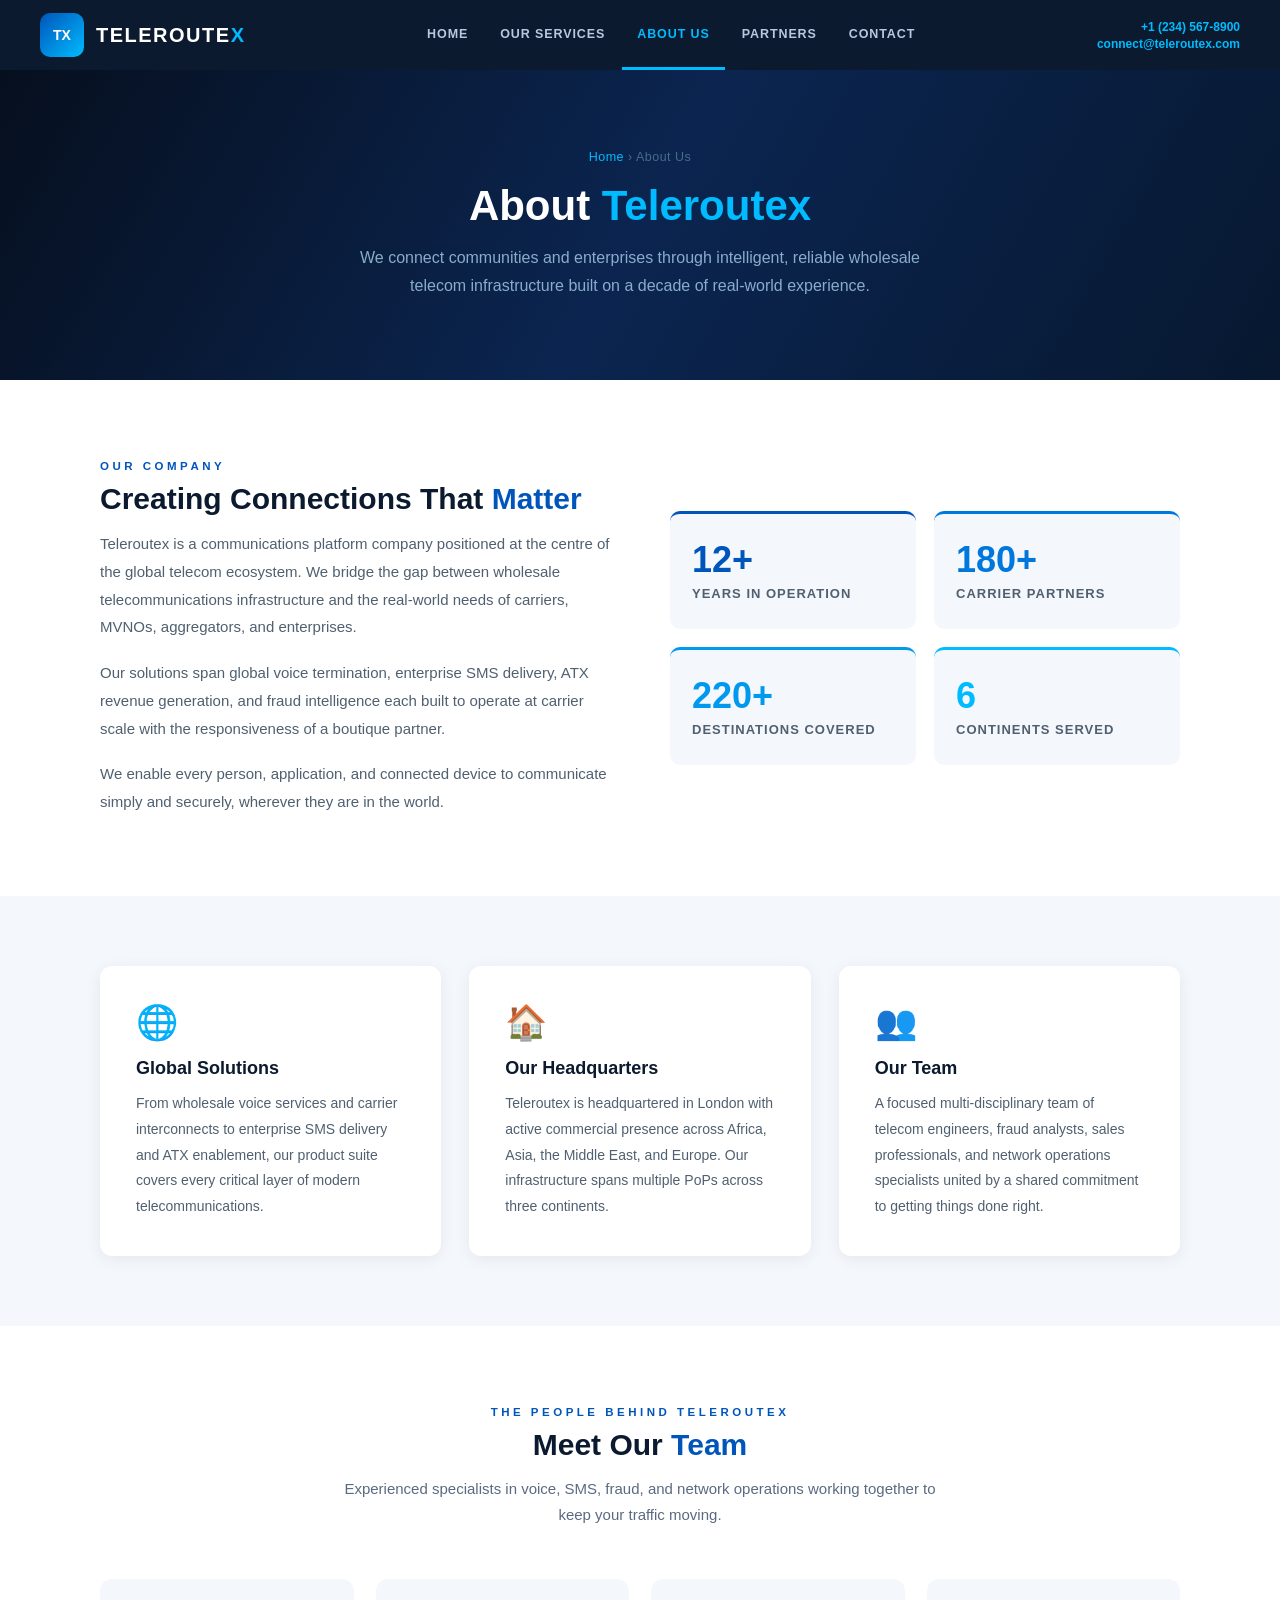
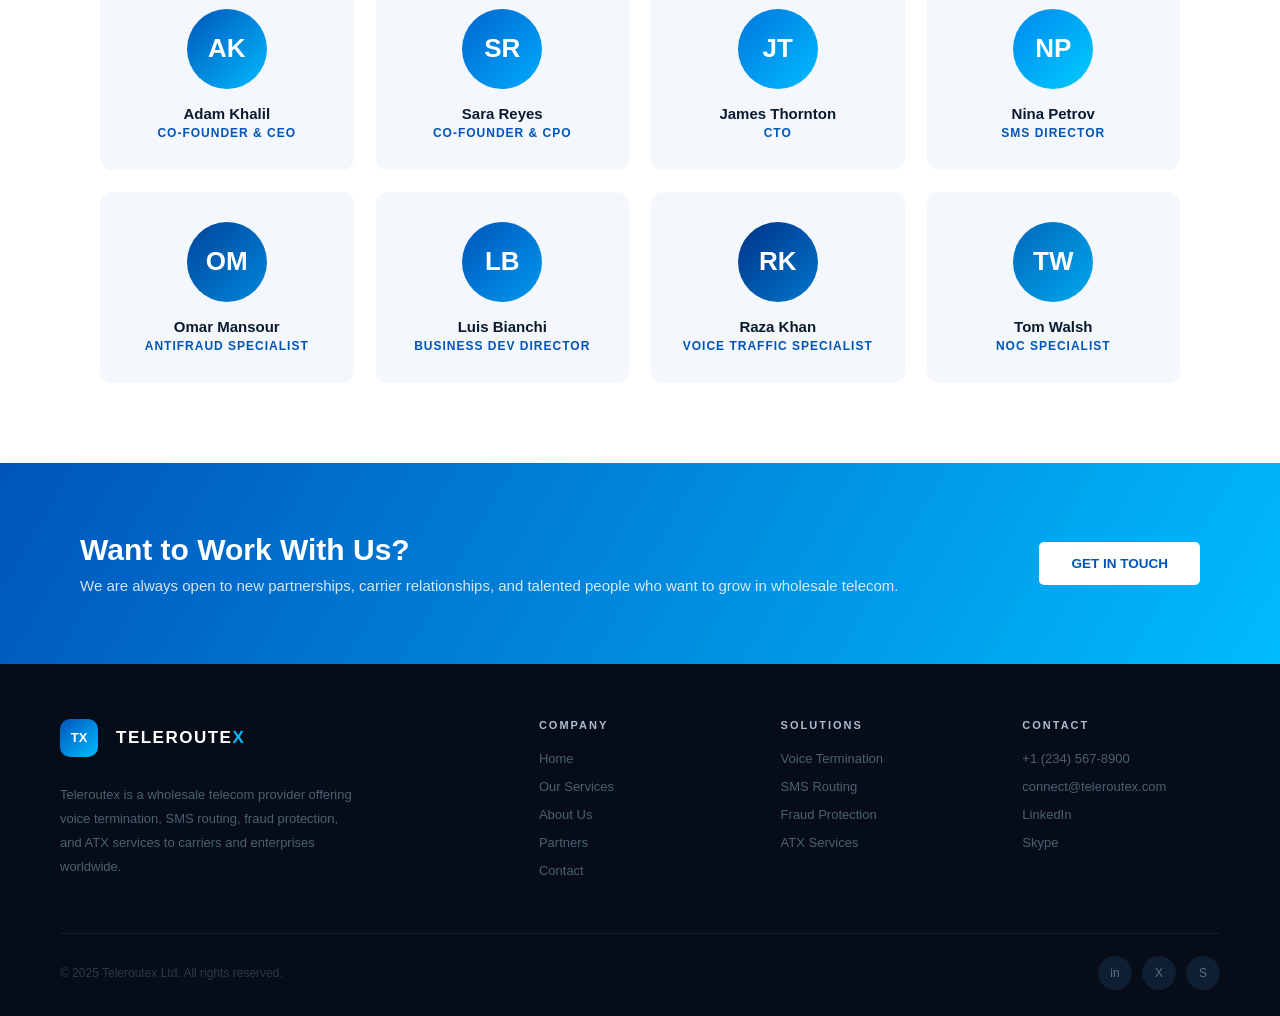
==== about.html @ 3c047f64 "first commit" ====
<!DOCTYPE html><html lang="en"><head><meta charset="UTF-8"/><meta name="viewport" content="width=device-width,initial-scale=1.0"/><title>About Us - Teleroutex</title><link rel="stylesheet" href="style.css"/></head><body><nav><a class="logo" href="index.html"><div class="logo-icon">TX</div><div class="logo-text">TELEROUTE<span>X</span></div></a><ul><li><a href="index.html">Home</a></li><li><a href="services.html">Our Services</a></li><li><a href="about.html" class="active">About Us</a></li><li><a href="partners.html">Partners</a></li><li><a href="contact.html">Contact</a></li></ul><div class="nav-info"><a href="tel:+12345678900">+1 (234) 567-8900</a><a href="mailto:connect@teleroutex.com">connect@teleroutex.com</a></div></nav>
<section class="page-hero"><div class="breadcrumb"><a href="index.html">Home</a> &rsaquo; About Us</div><h1>About <em>Teleroutex</em></h1><p>We connect communities and enterprises through intelligent, reliable wholesale telecom infrastructure built on a decade of real-world experience.</p></section>
<section style="padding:80px 60px;background:#fff">
<div style="max-width:1080px;margin:0 auto;display:grid;grid-template-columns:1fr 1fr;gap:60px;align-items:center">
<div><div class="section-eyebrow">Our Company</div><div class="section-heading" style="text-align:left">Creating Connections That <em>Matter</em></div>
<p style="font-size:15px;color:#506070;line-height:1.85;margin-bottom:18px">Teleroutex is a communications platform company positioned at the centre of the global telecom ecosystem. We bridge the gap between wholesale telecommunications infrastructure and the real-world needs of carriers, MVNOs, aggregators, and enterprises.</p>
<p style="font-size:15px;color:#506070;line-height:1.85;margin-bottom:18px">Our solutions span global voice termination, enterprise SMS delivery, ATX revenue generation, and fraud intelligence each built to operate at carrier scale with the responsiveness of a boutique partner.</p>
<p style="font-size:15px;color:#506070;line-height:1.85">We enable every person, application, and connected device to communicate simply and securely, wherever they are in the world.</p>
</div>
<div style="display:grid;grid-template-columns:1fr 1fr;gap:18px">
<div style="background:#f4f7fb;border-radius:10px;padding:28px 22px;border-top:3px solid #0055bb"><div style="font-size:36px;font-weight:900;color:#0055bb;line-height:1;margin-bottom:8px">12+</div><p style="font-size:13px;color:#506070;text-transform:uppercase;letter-spacing:1px;font-weight:600">Years in Operation</p></div>
<div style="background:#f4f7fb;border-radius:10px;padding:28px 22px;border-top:3px solid #0077dd"><div style="font-size:36px;font-weight:900;color:#0077dd;line-height:1;margin-bottom:8px">180+</div><p style="font-size:13px;color:#506070;text-transform:uppercase;letter-spacing:1px;font-weight:600">Carrier Partners</p></div>
<div style="background:#f4f7fb;border-radius:10px;padding:28px 22px;border-top:3px solid #0099ee"><div style="font-size:36px;font-weight:900;color:#0099ee;line-height:1;margin-bottom:8px">220+</div><p style="font-size:13px;color:#506070;text-transform:uppercase;letter-spacing:1px;font-weight:600">Destinations Covered</p></div>
<div style="background:#f4f7fb;border-radius:10px;padding:28px 22px;border-top:3px solid #00bbff"><div style="font-size:36px;font-weight:900;color:#00bbff;line-height:1;margin-bottom:8px">6</div><p style="font-size:13px;color:#506070;text-transform:uppercase;letter-spacing:1px;font-weight:600">Continents Served</p></div>
</div></div></section>
<section style="padding:70px 60px;background:#f4f7fb">
<div style="max-width:1080px;margin:0 auto;display:grid;grid-template-columns:repeat(3,1fr);gap:28px">
<div style="background:#fff;border-radius:12px;padding:36px;box-shadow:0 3px 16px rgba(0,0,0,.07)"><div style="font-size:34px;margin-bottom:16px">&#127760;</div><h3 style="font-size:18px;font-weight:800;color:#0b1a2e;margin-bottom:12px">Global Solutions</h3><p style="font-size:14px;color:#506070;line-height:1.85">From wholesale voice services and carrier interconnects to enterprise SMS delivery and ATX enablement, our product suite covers every critical layer of modern telecommunications.</p></div>
<div style="background:#fff;border-radius:12px;padding:36px;box-shadow:0 3px 16px rgba(0,0,0,.07)"><div style="font-size:34px;margin-bottom:16px">&#127968;</div><h3 style="font-size:18px;font-weight:800;color:#0b1a2e;margin-bottom:12px">Our Headquarters</h3><p style="font-size:14px;color:#506070;line-height:1.85">Teleroutex is headquartered in London with active commercial presence across Africa, Asia, the Middle East, and Europe. Our infrastructure spans multiple PoPs across three continents.</p></div>
<div style="background:#fff;border-radius:12px;padding:36px;box-shadow:0 3px 16px rgba(0,0,0,.07)"><div style="font-size:34px;margin-bottom:16px">&#128101;</div><h3 style="font-size:18px;font-weight:800;color:#0b1a2e;margin-bottom:12px">Our Team</h3><p style="font-size:14px;color:#506070;line-height:1.85">A focused multi-disciplinary team of telecom engineers, fraud analysts, sales professionals, and network operations specialists united by a shared commitment to getting things done right.</p></div>
</div></section>
<section style="padding:80px 60px;background:#fff;text-align:center">
<div class="section-eyebrow">The People Behind Teleroutex</div>
<div class="section-heading">Meet Our <em>Team</em></div>
<p class="section-desc">Experienced specialists in voice, SMS, fraud, and network operations working together to keep your traffic moving.</p>
<div style="display:grid;grid-template-columns:repeat(4,1fr);gap:22px;max-width:1080px;margin:0 auto">
<div style="background:#f4f7fb;border-radius:12px;padding:30px 20px;text-align:center"><div style="width:80px;height:80px;border-radius:50%;background:linear-gradient(135deg,#0055bb,#00bbff);display:flex;align-items:center;justify-content:center;font-size:26px;font-weight:900;color:#fff;margin:0 auto 16px">AK</div><h4 style="font-size:15px;font-weight:800;color:#0b1a2e;margin-bottom:4px">Adam Khalil</h4><p style="font-size:12px;color:#0055bb;font-weight:600;text-transform:uppercase;letter-spacing:1px">Co-Founder &amp; CEO</p></div>
<div style="background:#f4f7fb;border-radius:12px;padding:30px 20px;text-align:center"><div style="width:80px;height:80px;border-radius:50%;background:linear-gradient(135deg,#0066cc,#00aaff);display:flex;align-items:center;justify-content:center;font-size:26px;font-weight:900;color:#fff;margin:0 auto 16px">SR</div><h4 style="font-size:15px;font-weight:800;color:#0b1a2e;margin-bottom:4px">Sara Reyes</h4><p style="font-size:12px;color:#0055bb;font-weight:600;text-transform:uppercase;letter-spacing:1px">Co-Founder &amp; CPO</p></div>
<div style="background:#f4f7fb;border-radius:12px;padding:30px 20px;text-align:center"><div style="width:80px;height:80px;border-radius:50%;background:linear-gradient(135deg,#0077dd,#00bbff);display:flex;align-items:center;justify-content:center;font-size:26px;font-weight:900;color:#fff;margin:0 auto 16px">JT</div><h4 style="font-size:15px;font-weight:800;color:#0b1a2e;margin-bottom:4px">James Thornton</h4><p style="font-size:12px;color:#0055bb;font-weight:600;text-transform:uppercase;letter-spacing:1px">CTO</p></div>
<div style="background:#f4f7fb;border-radius:12px;padding:30px 20px;text-align:center"><div style="width:80px;height:80px;border-radius:50%;background:linear-gradient(135deg,#0088ee,#00ccff);display:flex;align-items:center;justify-content:center;font-size:26px;font-weight:900;color:#fff;margin:0 auto 16px">NP</div><h4 style="font-size:15px;font-weight:800;color:#0b1a2e;margin-bottom:4px">Nina Petrov</h4><p style="font-size:12px;color:#0055bb;font-weight:600;text-transform:uppercase;letter-spacing:1px">SMS Director</p></div>
<div style="background:#f4f7fb;border-radius:12px;padding:30px 20px;text-align:center"><div style="width:80px;height:80px;border-radius:50%;background:linear-gradient(135deg,#004499,#0088dd);display:flex;align-items:center;justify-content:center;font-size:26px;font-weight:900;color:#fff;margin:0 auto 16px">OM</div><h4 style="font-size:15px;font-weight:800;color:#0b1a2e;margin-bottom:4px">Omar Mansour</h4><p style="font-size:12px;color:#0055bb;font-weight:600;text-transform:uppercase;letter-spacing:1px">Antifraud Specialist</p></div>
<div style="background:#f4f7fb;border-radius:12px;padding:30px 20px;text-align:center"><div style="width:80px;height:80px;border-radius:50%;background:linear-gradient(135deg,#0055bb,#0099ee);display:flex;align-items:center;justify-content:center;font-size:26px;font-weight:900;color:#fff;margin:0 auto 16px">LB</div><h4 style="font-size:15px;font-weight:800;color:#0b1a2e;margin-bottom:4px">Luis Bianchi</h4><p style="font-size:12px;color:#0055bb;font-weight:600;text-transform:uppercase;letter-spacing:1px">Business Dev Director</p></div>
<div style="background:#f4f7fb;border-radius:12px;padding:30px 20px;text-align:center"><div style="width:80px;height:80px;border-radius:50%;background:linear-gradient(135deg,#003388,#0077cc);display:flex;align-items:center;justify-content:center;font-size:26px;font-weight:900;color:#fff;margin:0 auto 16px">RK</div><h4 style="font-size:15px;font-weight:800;color:#0b1a2e;margin-bottom:4px">Raza Khan</h4><p style="font-size:12px;color:#0055bb;font-weight:600;text-transform:uppercase;letter-spacing:1px">Voice Traffic Specialist</p></div>
<div style="background:#f4f7fb;border-radius:12px;padding:30px 20px;text-align:center"><div style="width:80px;height:80px;border-radius:50%;background:linear-gradient(135deg,#0066bb,#00aaee);display:flex;align-items:center;justify-content:center;font-size:26px;font-weight:900;color:#fff;margin:0 auto 16px">TW</div><h4 style="font-size:15px;font-weight:800;color:#0b1a2e;margin-bottom:4px">Tom Walsh</h4><p style="font-size:12px;color:#0055bb;font-weight:600;text-transform:uppercase;letter-spacing:1px">NOC Specialist</p></div>
</div></section>
<section style="background:linear-gradient(120deg,#0055bb,#00bbff);padding:70px 80px;display:flex;align-items:center;justify-content:space-between;flex-wrap:wrap;gap:24px">
<div><h2 style="font-size:30px;font-weight:900;color:#fff">Want to Work With Us?</h2><p style="font-size:15px;color:rgba(255,255,255,.82);margin-top:10px">We are always open to new partnerships, carrier relationships, and talented people who want to grow in wholesale telecom.</p></div>
<a href="contact.html" class="btn-white">Get in Touch</a>
</section><footer><div class="footer-top"><div class="footer-about"><a href="index.html" style="display:inline-flex;align-items:center;gap:10px;text-decoration:none;margin-bottom:12px"><div class="logo-icon" style="width:38px;height:38px;font-size:13px">TX</div><div class="logo-text" style="font-size:17px;margin-left:8px">TELEROUTE<span>X</span></div></a><p>Teleroutex is a wholesale telecom provider offering voice termination, SMS routing, fraud protection, and ATX services to carriers and enterprises worldwide.</p></div><div class="footer-col"><h4>Company</h4><ul><li><a href="index.html">Home</a></li><li><a href="services.html">Our Services</a></li><li><a href="about.html">About Us</a></li><li><a href="partners.html">Partners</a></li><li><a href="contact.html">Contact</a></li></ul></div><div class="footer-col"><h4>Solutions</h4><ul><li><a href="services.html">Voice Termination</a></li><li><a href="services.html">SMS Routing</a></li><li><a href="services.html">Fraud Protection</a></li><li><a href="services.html">ATX Services</a></li></ul></div><div class="footer-col"><h4>Contact</h4><ul><li><a href="tel:+12345678900">+1 (234) 567-8900</a></li><li><a href="mailto:connect@teleroutex.com">connect@teleroutex.com</a></li><li><a href="#">LinkedIn</a></li><li><a href="#">Skype</a></li></ul></div></div><div class="footer-bar"><p>&copy; 2025 Teleroutex Ltd. All rights reserved.</p><div class="socials"><a class="soc" href="#">in</a><a class="soc" href="#">X</a><a class="soc" href="#">S</a></div></div></footer></body></html>
---- style.css ----
*{margin:0;padding:0;box-sizing:border-box}
body{font-family:Segoe UI,Arial,sans-serif;color:#333}
nav{background:#0b1a2e;padding:0 40px;display:flex;align-items:center;justify-content:space-between;position:sticky;top:0;z-index:100}
.logo{display:flex;align-items:center;gap:12px;padding:13px 0;text-decoration:none}
.logo-icon{width:44px;height:44px;background:linear-gradient(135deg,#0055bb,#00bbff);border-radius:10px;display:flex;align-items:center;justify-content:center;font-size:14px;font-weight:900;color:#fff}
.logo-text{font-size:20px;font-weight:800;color:#fff;letter-spacing:1.5px}
.logo-text span{color:#00bbff}
nav ul{list-style:none;display:flex;gap:2px}
nav ul li a{color:#b8c8e0;text-decoration:none;padding:26px 15px;display:block;font-size:12.5px;font-weight:600;letter-spacing:.9px;text-transform:uppercase;border-bottom:3px solid transparent;transition:all .25s}
nav ul li a:hover,nav ul li a.active{color:#00bbff;border-bottom-color:#00bbff}
.nav-info{display:flex;flex-direction:column;align-items:flex-end;gap:3px}
.nav-info a{color:#00bbff;text-decoration:none;font-size:12px;font-weight:600}
footer{background:#060d18;color:#7090b0;padding:55px 60px 26px}
.footer-top{display:grid;grid-template-columns:2.2fr 1fr 1fr 1fr;gap:44px;margin-bottom:44px}
.footer-about p{font-size:13px;color:#4a6070;line-height:1.85;margin-top:14px;max-width:300px}
.footer-col h4{font-size:11px;font-weight:800;color:#aabdd0;text-transform:uppercase;letter-spacing:2px;margin-bottom:18px}
.footer-col ul{list-style:none}
.footer-col ul li{margin-bottom:10px}
.footer-col ul li a{color:#4a6070;text-decoration:none;font-size:13px;transition:color .2s}
.footer-col ul li a:hover{color:#00bbff}
.footer-bar{border-top:1px solid #0f1e30;padding-top:22px;display:flex;justify-content:space-between;align-items:center;flex-wrap:wrap;gap:12px}
.footer-bar p{font-size:12px;color:#2a3a4a}
.socials{display:flex;gap:10px}
.soc{width:34px;height:34px;border-radius:50%;background:#0f1e30;display:flex;align-items:center;justify-content:center;font-size:12px;text-decoration:none;color:#5a7080;transition:background .2s}
.soc:hover{background:#0055bb;color:#fff}
.btn-primary{background:linear-gradient(135deg,#0055bb,#00bbff);color:#fff;padding:13px 30px;border:none;border-radius:5px;font-size:13.5px;font-weight:700;letter-spacing:.8px;text-transform:uppercase;cursor:pointer;text-decoration:none;display:inline-block;transition:all .25s}
.btn-primary:hover{transform:translateY(-2px);box-shadow:0 8px 24px rgba(0,100,200,.4)}
.btn-outline{background:transparent;border:2px solid rgba(255,255,255,.35);color:#fff;padding:12px 26px;border-radius:5px;font-size:13.5px;font-weight:700;text-transform:uppercase;cursor:pointer;text-decoration:none;display:inline-block;margin-left:12px;transition:all .25s}
.btn-outline:hover{border-color:#00bbff;color:#00bbff}
.btn-white{background:#fff;color:#0055bb;padding:14px 32px;border:none;border-radius:5px;font-size:13.5px;font-weight:800;text-transform:uppercase;cursor:pointer;text-decoration:none;transition:all .25s;white-space:nowrap}
.btn-white:hover{transform:translateY(-2px);box-shadow:0 8px 20px rgba(0,0,0,.2)}
.section-eyebrow{font-size:11.5px;font-weight:700;letter-spacing:3.5px;color:#0055bb;text-transform:uppercase;margin-bottom:10px}
.section-heading{font-size:30px;font-weight:900;color:#0b1a2e;margin-bottom:14px}
.section-heading em{color:#0055bb;font-style:normal}
.section-desc{font-size:15px;color:#5a6a80;max-width:600px;margin:0 auto 50px;line-height:1.75}
.page-hero{background:linear-gradient(120deg,#060f1e,#0b2550,#071830);padding:80px 60px;text-align:center}
.page-hero h1{font-size:42px;font-weight:900;color:#fff;margin-bottom:14px}
.page-hero h1 em{color:#00bbff;font-style:normal}
.page-hero p{font-size:16px;color:#8aaccc;max-width:600px;margin:0 auto;line-height:1.75}
.breadcrumb{font-size:12.5px;color:#4a6a8a;margin-bottom:18px;letter-spacing:.5px}
.breadcrumb a{color:#00bbff;text-decoration:none}
@media(max-width:960px){nav ul{display:none}.footer-top{grid-template-columns:1fr 1fr}.page-hero{padding:50px 24px}.page-hero h1{font-size:28px}}
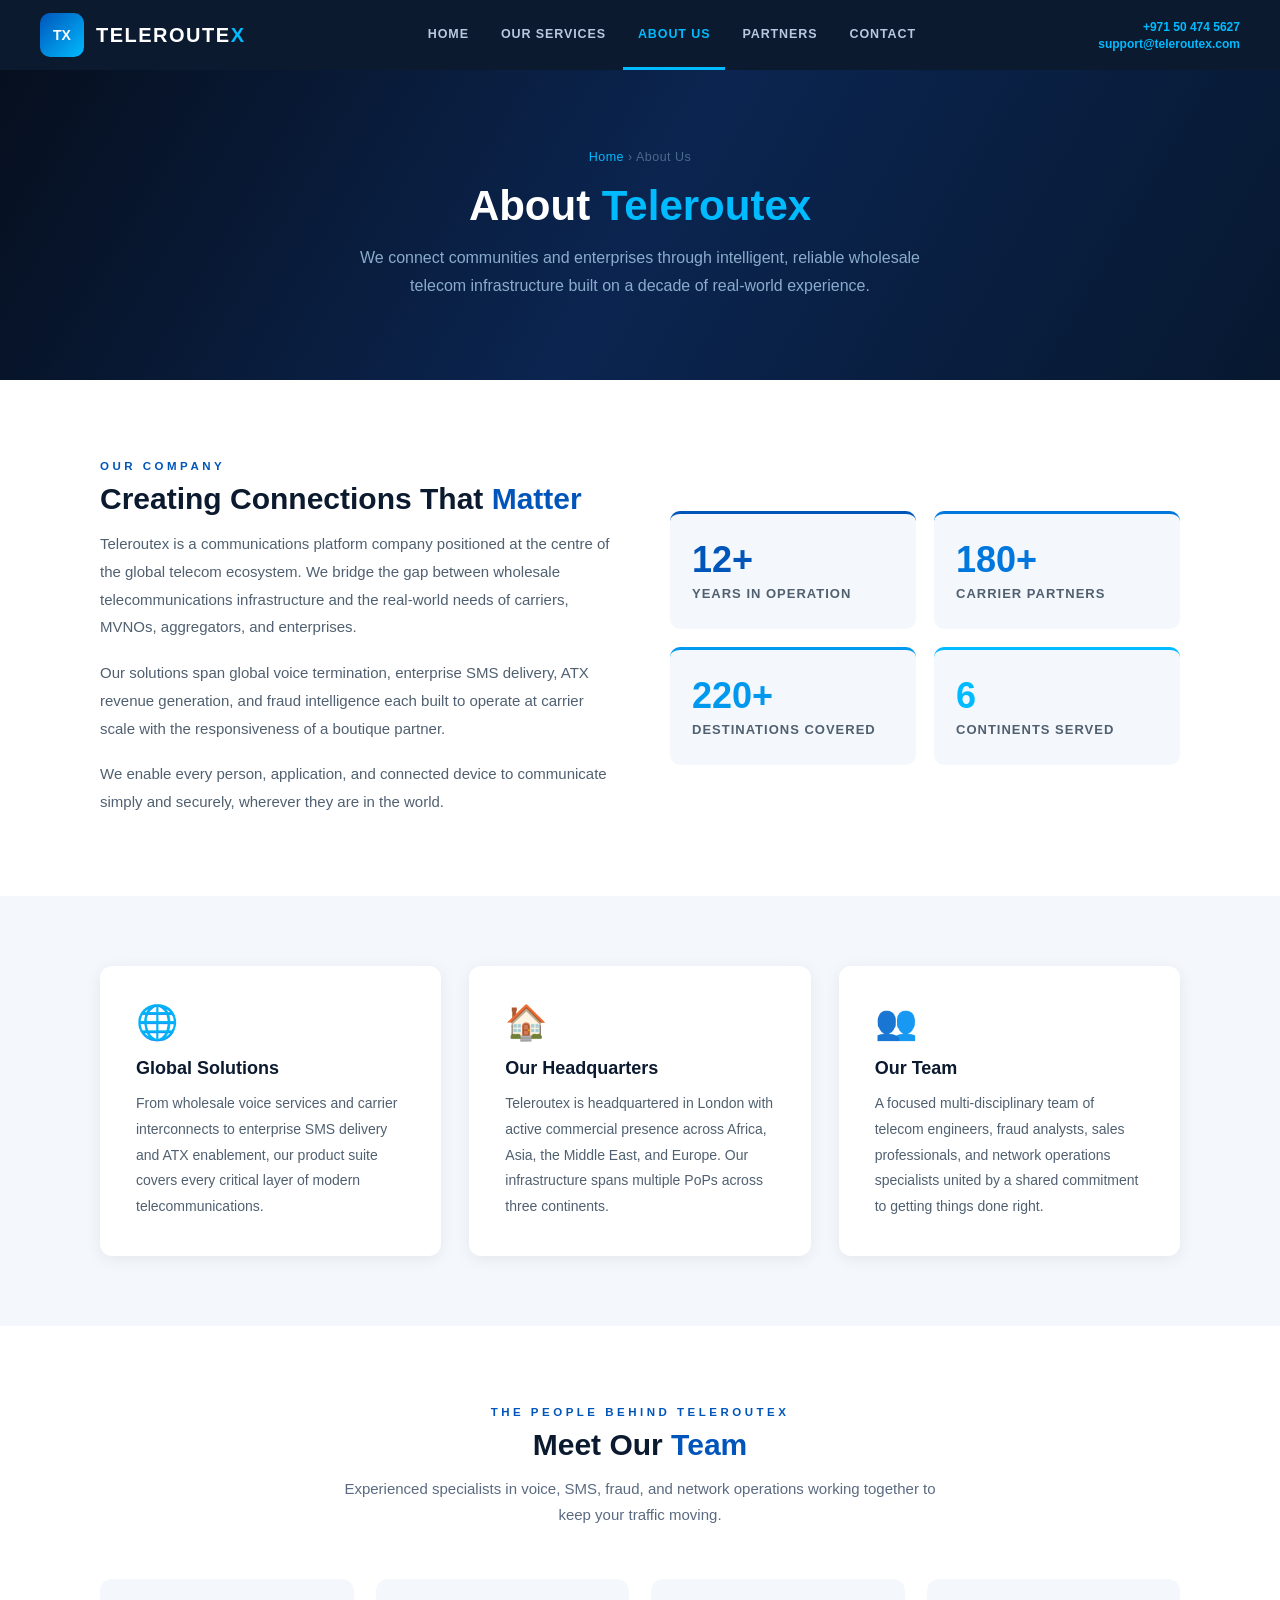
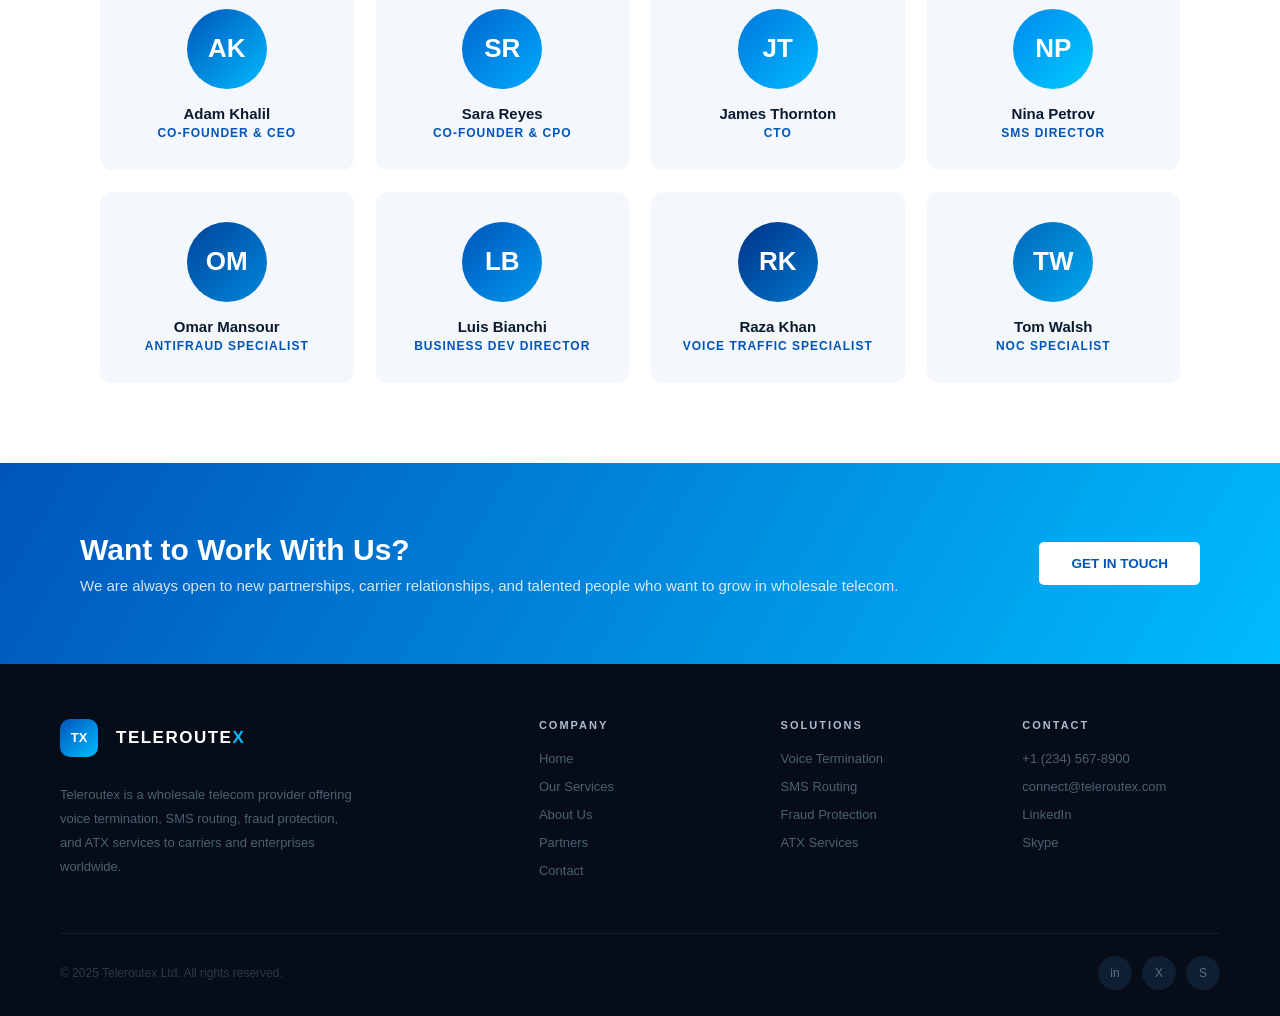
==== commit d867fbfc: "Change contact details in about.html Updated contact information in the navigation." ====
--- a/about.html
+++ b/about.html
@@ -1,4 +1,4 @@
-<!DOCTYPE html><html lang="en"><head><meta charset="UTF-8"/><meta name="viewport" content="width=device-width,initial-scale=1.0"/><title>About Us - Teleroutex</title><link rel="stylesheet" href="style.css"/></head><body><nav><a class="logo" href="index.html"><div class="logo-icon">TX</div><div class="logo-text">TELEROUTE<span>X</span></div></a><ul><li><a href="index.html">Home</a></li><li><a href="services.html">Our Services</a></li><li><a href="about.html" class="active">About Us</a></li><li><a href="partners.html">Partners</a></li><li><a href="contact.html">Contact</a></li></ul><div class="nav-info"><a href="tel:+12345678900">+1 (234) 567-8900</a><a href="mailto:connect@teleroutex.com">connect@teleroutex.com</a></div></nav>
+<!DOCTYPE html><html lang="en"><head><meta charset="UTF-8"/><meta name="viewport" content="width=device-width,initial-scale=1.0"/><title>About Us - Teleroutex</title><link rel="stylesheet" href="style.css"/></head><body><nav><a class="logo" href="index.html"><div class="logo-icon">TX</div><div class="logo-text">TELEROUTE<span>X</span></div></a><ul><li><a href="index.html">Home</a></li><li><a href="services.html">Our Services</a></li><li><a href="about.html" class="active">About Us</a></li><li><a href="partners.html">Partners</a></li><li><a href="contact.html">Contact</a></li></ul><div class="nav-info"><a href="tel:+971504745627">+971 50 474 5627</a><a href="mailto:support@teleroutex.com">support@teleroutex.com</a></div></nav>
 <section class="page-hero"><div class="breadcrumb"><a href="index.html">Home</a> &rsaquo; About Us</div><h1>About <em>Teleroutex</em></h1><p>We connect communities and enterprises through intelligent, reliable wholesale telecom infrastructure built on a decade of real-world experience.</p></section>
 <section style="padding:80px 60px;background:#fff">
 <div style="max-width:1080px;margin:0 auto;display:grid;grid-template-columns:1fr 1fr;gap:60px;align-items:center">
@@ -36,4 +36,4 @@
 <section style="background:linear-gradient(120deg,#0055bb,#00bbff);padding:70px 80px;display:flex;align-items:center;justify-content:space-between;flex-wrap:wrap;gap:24px">
 <div><h2 style="font-size:30px;font-weight:900;color:#fff">Want to Work With Us?</h2><p style="font-size:15px;color:rgba(255,255,255,.82);margin-top:10px">We are always open to new partnerships, carrier relationships, and talented people who want to grow in wholesale telecom.</p></div>
 <a href="contact.html" class="btn-white">Get in Touch</a>
-</section><footer><div class="footer-top"><div class="footer-about"><a href="index.html" style="display:inline-flex;align-items:center;gap:10px;text-decoration:none;margin-bottom:12px"><div class="logo-icon" style="width:38px;height:38px;font-size:13px">TX</div><div class="logo-text" style="font-size:17px;margin-left:8px">TELEROUTE<span>X</span></div></a><p>Teleroutex is a wholesale telecom provider offering voice termination, SMS routing, fraud protection, and ATX services to carriers and enterprises worldwide.</p></div><div class="footer-col"><h4>Company</h4><ul><li><a href="index.html">Home</a></li><li><a href="services.html">Our Services</a></li><li><a href="about.html">About Us</a></li><li><a href="partners.html">Partners</a></li><li><a href="contact.html">Contact</a></li></ul></div><div class="footer-col"><h4>Solutions</h4><ul><li><a href="services.html">Voice Termination</a></li><li><a href="services.html">SMS Routing</a></li><li><a href="services.html">Fraud Protection</a></li><li><a href="services.html">ATX Services</a></li></ul></div><div class="footer-col"><h4>Contact</h4><ul><li><a href="tel:+12345678900">+1 (234) 567-8900</a></li><li><a href="mailto:connect@teleroutex.com">connect@teleroutex.com</a></li><li><a href="#">LinkedIn</a></li><li><a href="#">Skype</a></li></ul></div></div><div class="footer-bar"><p>&copy; 2025 Teleroutex Ltd. All rights reserved.</p><div class="socials"><a class="soc" href="#">in</a><a class="soc" href="#">X</a><a class="soc" href="#">S</a></div></div></footer></body></html>+</section><footer><div class="footer-top"><div class="footer-about"><a href="index.html" style="display:inline-flex;align-items:center;gap:10px;text-decoration:none;margin-bottom:12px"><div class="logo-icon" style="width:38px;height:38px;font-size:13px">TX</div><div class="logo-text" style="font-size:17px;margin-left:8px">TELEROUTE<span>X</span></div></a><p>Teleroutex is a wholesale telecom provider offering voice termination, SMS routing, fraud protection, and ATX services to carriers and enterprises worldwide.</p></div><div class="footer-col"><h4>Company</h4><ul><li><a href="index.html">Home</a></li><li><a href="services.html">Our Services</a></li><li><a href="about.html">About Us</a></li><li><a href="partners.html">Partners</a></li><li><a href="contact.html">Contact</a></li></ul></div><div class="footer-col"><h4>Solutions</h4><ul><li><a href="services.html">Voice Termination</a></li><li><a href="services.html">SMS Routing</a></li><li><a href="services.html">Fraud Protection</a></li><li><a href="services.html">ATX Services</a></li></ul></div><div class="footer-col"><h4>Contact</h4><ul><li><a href="tel:+12345678900">+1 (234) 567-8900</a></li><li><a href="mailto:connect@teleroutex.com">connect@teleroutex.com</a></li><li><a href="#">LinkedIn</a></li><li><a href="#">Skype</a></li></ul></div></div><div class="footer-bar"><p>&copy; 2025 Teleroutex Ltd. All rights reserved.</p><div class="socials"><a class="soc" href="#">in</a><a class="soc" href="#">X</a><a class="soc" href="#">S</a></div></div></footer></body></html>
